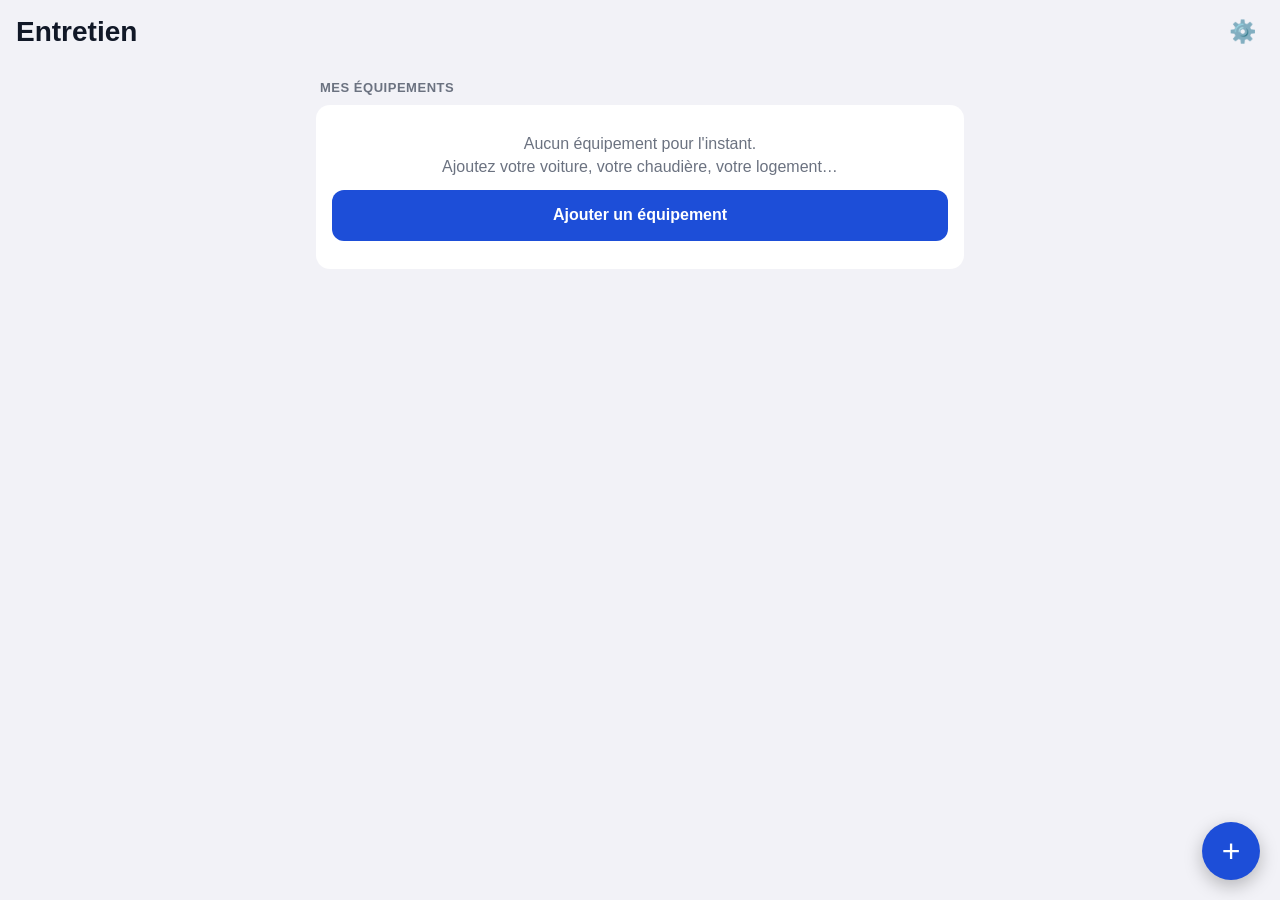
==== carnet-entretien/index.html @ ccb6f5bd "Carnet d'entretien : web app installable sur iPhone (PWA) Application hors ligne en une page : équip" ====
<!doctype html>
<html lang="fr">
<head>
<meta charset="utf-8">
<meta name="viewport" content="width=device-width, initial-scale=1, viewport-fit=cover">
<title>Carnet d'entretien</title>
<meta name="description" content="Suivi simple des entretiens de vos véhicules, logement et équipements.">
<meta name="theme-color" content="#1d4ed8">
<meta name="apple-mobile-web-app-capable" content="yes">
<meta name="mobile-web-app-capable" content="yes">
<meta name="apple-mobile-web-app-status-bar-style" content="default">
<meta name="apple-mobile-web-app-title" content="Entretien">
<link rel="manifest" href="manifest.webmanifest">
<link rel="apple-touch-icon" href="icons/apple-touch-icon.png">
<link rel="icon" href="icons/icon-192.png">
<style>
  :root {
    --bg: #f2f2f7; --card: #ffffff; --text: #111827; --muted: #6b7280; --line: #e5e7eb;
    --accent: #1d4ed8; --accent-soft: #dbeafe; --danger: #dc2626; --danger-soft: #fee2e2;
    --warn: #b45309; --warn-soft: #fef3c7; --ok: #15803d; --ok-soft: #dcfce7;
  }
  @media (prefers-color-scheme: dark) {
    :root {
      --bg: #000000; --card: #1c1c1e; --text: #f3f4f6; --muted: #9ca3af; --line: #2c2c2e;
      --accent: #60a5fa; --accent-soft: #1e3a8a; --danger: #f87171; --danger-soft: #450a0a;
      --warn: #fbbf24; --warn-soft: #451a03; --ok: #4ade80; --ok-soft: #052e16;
    }
  }
  * { box-sizing: border-box; -webkit-tap-highlight-color: transparent; }
  html, body { margin: 0; background: var(--bg); color: var(--text);
    font: 16px/1.4 -apple-system, BlinkMacSystemFont, "Segoe UI", Roboto, sans-serif; }
  body { padding: env(safe-area-inset-top) 0 calc(80px + env(safe-area-inset-bottom)); min-height: 100vh; }
  header { position: sticky; top: 0; z-index: 5; background: var(--bg); padding: 12px 16px 8px;
    display: flex; align-items: center; gap: 8px; }
  header h1 { font-size: 28px; margin: 0; flex: 1; overflow: hidden; text-overflow: ellipsis; white-space: nowrap; }
  .back { background: none; border: 0; color: var(--accent); font-size: 17px; padding: 6px 0; cursor: pointer; }
  .icon-btn { background: none; border: 0; color: var(--accent); font-size: 22px; padding: 6px 8px; cursor: pointer; }
  main { padding: 0 16px; max-width: 680px; margin: 0 auto; }
  h2 { font-size: 13px; text-transform: uppercase; letter-spacing: .04em; color: var(--muted);
    font-weight: 600; margin: 20px 4px 8px; }
  .card { background: var(--card); border-radius: 14px; overflow: hidden; }
  .row { display: flex; align-items: center; gap: 12px; padding: 12px 14px; border-bottom: 1px solid var(--line);
    cursor: pointer; width: 100%; background: none; border-left: 0; border-right: 0; border-top: 0;
    color: inherit; font: inherit; text-align: left; }
  .row:last-child { border-bottom: 0; }
  .row .emoji { font-size: 26px; width: 36px; text-align: center; flex: none; }
  .row .body { flex: 1; min-width: 0; }
  .row .title { font-weight: 600; overflow: hidden; text-overflow: ellipsis; white-space: nowrap; }
  .row .sub { color: var(--muted); font-size: 14px; }
  .row .right { text-align: right; font-size: 14px; color: var(--muted); flex: none; }
  .chev { color: var(--muted); flex: none; }
  .pill { display: inline-block; font-size: 12px; font-weight: 600; padding: 2px 8px; border-radius: 99px; }
  .pill.late { background: var(--danger-soft); color: var(--danger); }
  .pill.soon { background: var(--warn-soft); color: var(--warn); }
  .pill.ok { background: var(--ok-soft); color: var(--ok); }
  .empty { text-align: center; color: var(--muted); padding: 28px 16px; }
  .stats { display: grid; grid-template-columns: 1fr 1fr; gap: 10px; }
  .stat { background: var(--card); border-radius: 14px; padding: 12px 14px; }
  .stat b { display: block; font-size: 22px; }
  .stat span { color: var(--muted); font-size: 13px; }
  .fab { position: fixed; right: 20px; bottom: calc(20px + env(safe-area-inset-bottom)); width: 58px; height: 58px;
    border-radius: 50%; background: var(--accent); color: #fff; border: 0; font-size: 32px; line-height: 1;
    box-shadow: 0 6px 18px rgba(0,0,0,.25); cursor: pointer; }
  @media (prefers-color-scheme: dark) { .fab { color: #000; } }
  .search { width: 100%; padding: 10px 12px; border-radius: 10px; border: 0; background: var(--card);
    color: var(--text); font-size: 16px; margin-top: 4px; }

  /* Feuille modale */
  .sheet-bg { position: fixed; inset: 0; background: rgba(0,0,0,.4); z-index: 20; display: none; }
  .sheet-bg.open { display: block; }
  .sheet { position: fixed; left: 0; right: 0; bottom: 0; z-index: 21; background: var(--bg);
    border-radius: 16px 16px 0 0; max-height: 92vh; overflow-y: auto; transform: translateY(100%);
    transition: transform .25s ease; padding-bottom: env(safe-area-inset-bottom); max-width: 680px; margin: 0 auto; }
  .sheet.open { transform: none; }
  .sheet-head { display: flex; align-items: center; justify-content: space-between; padding: 14px 16px;
    position: sticky; top: 0; background: var(--bg); z-index: 1; }
  .sheet-head b { font-size: 17px; }
  .sheet-head button { background: none; border: 0; color: var(--accent); font-size: 17px; cursor: pointer; padding: 4px; }
  .sheet-head .save { font-weight: 700; }
  form { padding: 0 16px 24px; }
  label { display: block; font-size: 13px; color: var(--muted); margin: 14px 4px 6px; }
  input, select, textarea { width: 100%; padding: 12px; border: 0; border-radius: 10px; background: var(--card);
    color: var(--text); font: inherit; font-size: 16px; -webkit-appearance: none; appearance: none; }
  input[type="date"] { min-height: 46px; }
  textarea { min-height: 80px; resize: vertical; }
  .grid2 { display: grid; grid-template-columns: 1fr 1fr; gap: 10px; }
  .hint { font-size: 13px; color: var(--muted); margin: 6px 4px 0; }
  .chips { display: flex; flex-wrap: wrap; gap: 6px; margin-top: 8px; }
  .chip { background: var(--accent-soft); color: var(--accent); border: 0; border-radius: 99px; padding: 6px 10px;
    font-size: 14px; cursor: pointer; }
  .btn { display: block; width: 100%; padding: 14px; border-radius: 12px; border: 0; font: inherit;
    font-weight: 600; cursor: pointer; margin-top: 12px; background: var(--card); color: var(--accent); }
  .btn.danger { color: var(--danger); }
  .btn.primary { background: var(--accent); color: #fff; }
  @media (prefers-color-scheme: dark) { .btn.primary { color: #000; } }
  .toast { position: fixed; left: 50%; bottom: calc(96px + env(safe-area-inset-bottom)); transform: translateX(-50%);
    background: #111827; color: #fff; padding: 10px 16px; border-radius: 99px; font-size: 14px; z-index: 30;
    opacity: 0; transition: opacity .2s; pointer-events: none; }
  .toast.show { opacity: .95; }
  .notes { white-space: pre-wrap; }
  .install { background: var(--accent-soft); color: var(--text); border-radius: 14px; padding: 12px 14px;
    margin-top: 12px; font-size: 14px; display: none; }
  .install.show { display: block; }
  .install button { float: right; background: none; border: 0; color: var(--muted); font-size: 18px; cursor: pointer; }
</style>
</head>
<body>
<header id="hdr"></header>
<main id="app"></main>
<button class="fab" id="fab" aria-label="Ajouter">+</button>

<div class="sheet-bg" id="sheetBg"></div>
<div class="sheet" id="sheet" role="dialog" aria-modal="true"></div>
<div class="toast" id="toast"></div>
<input type="file" id="importFile" accept="application/json,.json" hidden>

<script>
'use strict';
const KEY = 'carnet-entretien-v1';
const KINDS = {
  voiture: { e: '🚗', label: 'Voiture', km: true },
  moto: { e: '🏍️', label: 'Moto / scooter', km: true },
  velo: { e: '🚲', label: 'Vélo', km: true },
  maison: { e: '🏠', label: 'Logement', km: false },
  chaudiere: { e: '🔥', label: 'Chaudière / chauffage', km: false },
  appareil: { e: '🔧', label: 'Appareil / équipement', km: false },
  autre: { e: '📦', label: 'Autre', km: false },
};
const SUGGEST = {
  voiture: ['Vidange', 'Révision', 'Pneus', 'Freins', 'Contrôle technique', 'Courroie de distribution', 'Batterie', 'Climatisation'],
  moto: ['Vidange', 'Révision', 'Pneus', 'Freins', 'Chaîne', 'Bougies', 'Batterie'],
  velo: ['Révision', 'Chaîne', 'Freins', 'Pneus', 'Dérailleur'],
  maison: ['Ramonage', 'Détecteur de fumée', 'VMC', 'Toiture / gouttières', 'Ballon d\'eau chaude', 'Climatisation'],
  chaudiere: ['Entretien annuel', 'Ramonage', 'Dépannage', 'Remplacement pièce'],
  appareil: ['Entretien', 'Nettoyage', 'Réparation', 'Remplacement filtre'],
  autre: ['Entretien', 'Réparation', 'Contrôle'],
};

/* ---------- Données ---------- */
let db = load();
function load() {
  try {
    const d = JSON.parse(localStorage.getItem(KEY));
    if (d && Array.isArray(d.items) && Array.isArray(d.entries)) return d;
  } catch (e) {}
  return { items: [], entries: [] };
}
function save() {
  try { localStorage.setItem(KEY, JSON.stringify(db)); }
  catch (e) { toast('⚠️ Enregistrement impossible'); }
}
const uid = () => Date.now().toString(36) + Math.random().toString(36).slice(2, 7);
const itemById = id => db.items.find(i => i.id === id);
const entriesOf = id => db.entries.filter(e => e.itemId === id).sort((a, b) => (b.date || '').localeCompare(a.date || ''));

/* ---------- Utilitaires ---------- */
const $ = s => document.querySelector(s);
const esc = s => String(s ?? '').replace(/[&<>"']/g, c => ({ '&': '&amp;', '<': '&lt;', '>': '&gt;', '"': '&quot;', "'": '&#39;' }[c]));
const today = () => new Date().toISOString().slice(0, 10);
const fmtDate = d => d ? new Date(d + 'T12:00:00').toLocaleDateString('fr-FR', { day: 'numeric', month: 'short', year: 'numeric' }) : '';
const fmtEur = n => (Number(n) || 0).toLocaleString('fr-FR', { style: 'currency', currency: 'EUR' });
const fmtKm = n => (Number(n) || 0).toLocaleString('fr-FR') + ' km';
const num = v => v === '' || v == null ? null : Number(String(v).replace(',', '.').replace(/\s/g, ''));
const daysUntil = d => Math.round((new Date(d + 'T12:00:00') - new Date(today() + 'T12:00:00')) / 86400000);
function addMonths(dateStr, m) {
  const d = new Date((dateStr || today()) + 'T12:00:00');
  d.setMonth(d.getMonth() + m);
  return d.toISOString().slice(0, 10);
}
let toastT;
function toast(msg) {
  const t = $('#toast'); t.textContent = msg; t.classList.add('show');
  clearTimeout(toastT); toastT = setTimeout(() => t.classList.remove('show'), 2000);
}

/* ---------- Rappels ---------- */
// Pour chaque équipement + type d'intervention, seule la dernière intervention compte.
function reminders(itemId) {
  const latest = new Map();
  for (const e of db.entries) {
    if (itemId && e.itemId !== itemId) continue;
    const k = e.itemId + '|' + e.title.trim().toLowerCase();
    const cur = latest.get(k);
    if (!cur || (e.date || '') > (cur.date || '')) latest.set(k, e);
  }
  const out = [];
  for (const e of latest.values()) {
    if (!e.nextDate && e.nextKm == null) continue;
    const item = itemById(e.itemId); if (!item) continue;
    let status = 'ok', parts = [];
    if (e.nextDate) {
      const d = daysUntil(e.nextDate);
      if (d < 0) status = 'late'; else if (d <= 30) status = 'soon';
      parts.push(d < 0 ? `en retard de ${-d} j` : d === 0 ? "aujourd'hui" : `dans ${d} j · ${fmtDate(e.nextDate)}`);
    }
    if (e.nextKm != null && item.km != null) {
      const left = e.nextKm - item.km;
      if (left <= 0) status = 'late'; else if (left <= 1000 && status !== 'late') status = 'soon';
      parts.push(left <= 0 ? `dépassé de ${fmtKm(-left)}` : `encore ${fmtKm(left)}`);
    } else if (e.nextKm != null) parts.push(`à ${fmtKm(e.nextKm)}`);
    out.push({ entry: e, item, status, text: parts.join(' · '),
      sort: status === 'late' ? 0 : status === 'soon' ? 1 : 2, when: e.nextDate || '9999' });
  }
  return out.sort((a, b) => a.sort - b.sort || a.when.localeCompare(b.when));
}
const pill = s => `<span class="pill ${s}">${s === 'late' ? 'En retard' : s === 'soon' ? 'Bientôt' : 'À venir'}</span>`;

/* ---------- Navigation ---------- */
let view = { name: 'home' };
function go(v) { view = v; render(); window.scrollTo(0, 0); }

function render() {
  if (view.name === 'item' && !itemById(view.id)) view = { name: 'home' };
  if (view.name === 'home') renderHome();
  else if (view.name === 'item') renderItem(view.id);
  else if (view.name === 'settings') renderSettings();
}

function renderHome() {
  $('#hdr').innerHTML = `<h1>Entretien</h1><button class="icon-btn" id="setBtn" aria-label="Réglages">⚙️</button>`;
  $('#setBtn').onclick = () => go({ name: 'settings' });
  $('#fab').style.display = '';
  $('#fab').onclick = () => db.items.length ? openEntryForm({}) : openItemForm();

  const rem = reminders().filter(r => r.status !== 'ok');
  let h = '';
  const isIos = /iphone|ipad|ipod/i.test(navigator.userAgent);
  const standalone = window.navigator.standalone || matchMedia('(display-mode: standalone)').matches;
  let hideInstall = false; try { hideInstall = localStorage.getItem('hideInstall') === '1'; } catch (e) {}
  if (isIos && !standalone && !hideInstall) {
    h += `<div class="install show"><button id="closeInstall" aria-label="Fermer">✕</button>
      <b>Installer sur l'iPhone :</b> touchez <b>Partager</b> <span aria-hidden="true">⬆️</span> puis
      <b>« Sur l'écran d'accueil »</b>.</div>`;
  }
  if (rem.length) {
    h += `<h2>À faire</h2><div class="card">` + rem.map(r => `
      <button class="row" data-item="${r.item.id}">
        <div class="emoji">${KINDS[r.item.kind]?.e || '📦'}</div>
        <div class="body"><div class="title">${esc(r.entry.title)} — ${esc(r.item.name)}</div>
        <div class="sub">${esc(r.text)}</div></div>${pill(r.status)}</button>`).join('') + `</div>`;
  }
  h += `<h2>Mes équipements</h2>`;
  if (!db.items.length) {
    h += `<div class="card"><div class="empty">Aucun équipement pour l'instant.<br>
      Ajoutez votre voiture, votre chaudière, votre logement…
      <button class="btn primary" id="firstItem">Ajouter un équipement</button></div></div>`;
  } else {
    h += `<div class="card">` + db.items.map(it => {
      const es = entriesOf(it.id), last = es[0];
      const r = reminders(it.id).find(x => x.status !== 'ok');
      return `<button class="row" data-item="${it.id}">
        <div class="emoji">${KINDS[it.kind]?.e || '📦'}</div>
        <div class="body"><div class="title">${esc(it.name)}</div>
        <div class="sub">${last ? 'Dernier : ' + esc(last.title) + ' · ' + fmtDate(last.date) : 'Aucune intervention'}</div></div>
        ${r ? pill(r.status) : ''}<span class="chev">›</span></button>`;
    }).join('') + `</div>
    <button class="btn" id="addItem">＋ Ajouter un équipement</button>`;
  }
  $('#app').innerHTML = h;
  $('#app').querySelectorAll('[data-item]').forEach(b => b.onclick = () => go({ name: 'item', id: b.dataset.item }));
  $('#firstItem') && ($('#firstItem').onclick = () => openItemForm());
  $('#addItem') && ($('#addItem').onclick = () => openItemForm());
  $('#closeInstall') && ($('#closeInstall').onclick = () => { try { localStorage.setItem('hideInstall', '1'); } catch (e) {} render(); });
}

function renderItem(id) {
  const it = itemById(id), k = KINDS[it.kind] || KINDS.autre;
  $('#hdr').innerHTML = `<button class="back" id="back">‹ Retour</button><h1></h1>
    <button class="icon-btn" id="editItem" aria-label="Modifier">✏️</button>`;
  $('#back').onclick = () => go({ name: 'home' });
  $('#editItem').onclick = () => openItemForm(it);
  $('#fab').style.display = '';
  $('#fab').onclick = () => openEntryForm({ itemId: id });

  const es = entriesOf(id);
  const year = new Date().getFullYear().toString();
  const total = es.reduce((s, e) => s + (Number(e.cost) || 0), 0);
  const totalYear = es.filter(e => (e.date || '').startsWith(year)).reduce((s, e) => s + (Number(e.cost) || 0), 0);
  let h = `<div style="display:flex;align-items:center;gap:12px;margin:4px 0 8px">
    <div style="font-size:44px">${k.e}</div><div><div style="font-size:24px;font-weight:700">${esc(it.name)}</div>
    <div class="sub" style="color:var(--muted)">${esc(k.label)}${it.info ? ' · ' + esc(it.info) : ''}</div></div></div>`;
  h += `<div class="stats">
    ${k.km ? `<button class="stat" id="kmBtn" style="border:0;text-align:left;font:inherit;color:inherit;cursor:pointer">
      <b>${it.km != null ? fmtKm(it.km) : '—'}</b><span>Kilométrage · toucher pour MAJ</span></button>`
      : `<div class="stat"><b>${es.length}</b><span>Intervention${es.length > 1 ? 's' : ''}</span></div>`}
    <div class="stat"><b>${fmtEur(totalYear)}</b><span>Dépensé en ${year}</span></div>
  </div>`;
  const rem = reminders(id);
  if (rem.length) {
    h += `<h2>Prochaines échéances</h2><div class="card">` + rem.map(r => `
      <button class="row" data-entry="${r.entry.id}"><div class="body"><div class="title">${esc(r.entry.title)}</div>
      <div class="sub">${esc(r.text)}</div></div>${pill(r.status)}</button>`).join('') + `</div>`;
  }
  h += `<h2>Historique${es.length ? ' · total ' + fmtEur(total) : ''}</h2>`;
  if (!es.length) h += `<div class="card"><div class="empty">Aucune intervention.<br>Touchez <b>+</b> pour en ajouter une.</div></div>`;
  else h += `<div class="card">` + es.map(e => `
    <button class="row" data-entry="${e.id}"><div class="body">
      <div class="title">${esc(e.title)}</div>
      <div class="sub">${fmtDate(e.date)}${e.km != null ? ' · ' + fmtKm(e.km) : ''}${e.provider ? ' · ' + esc(e.provider) : ''}</div>
      ${e.notes ? `<div class="sub notes">${esc(e.notes)}</div>` : ''}
    </div><div class="right">${e.cost ? fmtEur(e.cost) : ''}</div></button>`).join('') + `</div>`;
  $('#app').innerHTML = h;
  $('#app').querySelectorAll('[data-entry]').forEach(b => b.onclick = () => openEntryForm(db.entries.find(e => e.id === b.dataset.entry)));
  $('#kmBtn') && ($('#kmBtn').onclick = () => {
    const v = prompt('Kilométrage actuel', it.km ?? '');
    if (v === null) return;
    const n = num(v);
    if (n == null || isNaN(n)) return toast('Valeur invalide');
    it.km = n; save(); render(); toast('Kilométrage mis à jour');
  });
}

function renderSettings() {
  $('#hdr').innerHTML = `<button class="back" id="back">‹ Retour</button><h1></h1>`;
  $('#back').onclick = () => go({ name: 'home' });
  $('#fab').style.display = 'none';
  $('#app').innerHTML = `
    <h1 style="font-size:28px;margin:4px 0 0">Réglages</h1>
    <h2>Sauvegarde</h2>
    <div class="card" style="padding:14px">
      <div style="font-size:14px;color:var(--muted)">Vos données restent uniquement sur ce téléphone.
      Exportez régulièrement une sauvegarde (vers Fichiers, iCloud Drive, mail…) pour ne rien perdre.</div>
      <button class="btn primary" id="exp">Exporter une sauvegarde</button>
      <button class="btn" id="imp">Importer une sauvegarde</button>
    </div>
    <h2>Données</h2>
    <div class="card" style="padding:14px;font-size:14px;color:var(--muted)">
      ${db.items.length} équipement(s), ${db.entries.length} intervention(s).
      <button class="btn danger" id="wipe">Tout effacer</button>
    </div>
    <p class="hint" style="text-align:center;margin-top:24px">Carnet d'entretien · fonctionne hors ligne</p>`;
  $('#exp').onclick = exportData;
  $('#imp').onclick = () => $('#importFile').click();
  $('#wipe').onclick = () => {
    if (!confirm('Effacer tous les équipements et interventions ? Cette action est définitive.')) return;
    db = { items: [], entries: [] }; save(); go({ name: 'home' }); toast('Données effacées');
  };
}

/* ---------- Formulaires ---------- */
function openSheet(title, inner, onSave) {
  $('#sheet').innerHTML = `<div class="sheet-head"><button type="button" id="sCancel">Annuler</button>
    <b>${esc(title)}</b><button type="button" class="save" id="sSave">OK</button></div>${inner}`;
  $('#sheetBg').classList.add('open');
  requestAnimationFrame(() => $('#sheet').classList.add('open'));
  $('#sCancel').onclick = closeSheet;
  $('#sheetBg').onclick = closeSheet;
  const form = $('#sheet form');
  const submit = ev => { ev && ev.preventDefault(); if (onSave(form) !== false) closeSheet(); };
  $('#sSave').onclick = submit;
  form.onsubmit = submit;
}
function closeSheet() {
  $('#sheet').classList.remove('open'); $('#sheetBg').classList.remove('open');
  document.activeElement && document.activeElement.blur();
}

function openItemForm(it) {
  const isNew = !it; it = it || { kind: 'voiture' };
  const opts = Object.entries(KINDS).map(([k, v]) => `<option value="${k}" ${k === it.kind ? 'selected' : ''}>${v.e} ${v.label}</option>`).join('');
  openSheet(isNew ? 'Nouvel équipement' : 'Modifier', `<form autocomplete="off">
    <label for="fKind">Type</label><select id="fKind" name="kind">${opts}</select>
    <label for="fName">Nom</label><input id="fName" name="name" required placeholder="ex. Clio, Chaudière Vaillant…" value="${esc(it.name || '')}">
    <label for="fInfo">Infos (facultatif)</label><input id="fInfo" name="info" placeholder="Immatriculation, modèle, adresse…" value="${esc(it.info || '')}">
    <div id="kmWrap"><label for="fKm">Kilométrage actuel</label>
    <input id="fKm" name="km" inputmode="numeric" placeholder="ex. 85000" value="${it.km ?? ''}"></div>
    ${isNew ? '' : '<button type="button" class="btn danger" id="delItem">Supprimer cet équipement</button>'}
    <button type="submit" hidden></button></form>`, f => {
    const name = f.name.value.trim();
    if (!name) { toast('Indiquez un nom'); f.name.focus(); return false; }
    const data = { kind: f.kind.value, name, info: f.info.value.trim(), km: KINDS[f.kind.value].km ? num(f.km.value) : null };
    if (data.km != null && isNaN(data.km)) data.km = null;
    if (isNew) { const n = { id: uid(), ...data }; db.items.push(n); save(); go({ name: 'item', id: n.id }); }
    else { Object.assign(it, data); save(); render(); }
    toast('Enregistré');
  });
  const syncKm = () => $('#kmWrap').style.display = KINDS[$('#fKind').value].km ? '' : 'none';
  $('#fKind').onchange = syncKm; syncKm();
  $('#delItem') && ($('#delItem').onclick = () => {
    if (!confirm(`Supprimer « ${it.name} » et tout son historique ?`)) return;
    db.items = db.items.filter(i => i.id !== it.id);
    db.entries = db.entries.filter(e => e.itemId !== it.id);
    save(); closeSheet(); go({ name: 'home' }); toast('Supprimé');
  });
}

function openEntryForm(e) {
  const isNew = !e.id;
  e = { date: today(), ...e };
  if (!e.itemId) e.itemId = db.items[0].id;
  const itemOpts = db.items.map(i => `<option value="${i.id}" ${i.id === e.itemId ? 'selected' : ''}>${KINDS[i.kind]?.e || ''} ${esc(i.name)}</option>`).join('');
  openSheet(isNew ? 'Nouvelle intervention' : 'Intervention', `<form autocomplete="off">
    <label for="fItem">Équipement</label><select id="fItem" name="itemId">${itemOpts}</select>
    <label for="fTitle">Intervention</label><input id="fTitle" name="title" required placeholder="ex. Vidange" value="${esc(e.title || '')}">
    <div class="chips" id="chips"></div>
    <div class="grid2">
      <div><label for="fDate">Date</label><input id="fDate" type="date" name="date" value="${esc(e.date)}"></div>
      <div><label for="fCost">Coût (€)</label><input id="fCost" name="cost" inputmode="decimal" placeholder="0" value="${e.cost ?? ''}"></div>
    </div>
    <div id="eKmWrap"><label for="fEKm">Kilométrage</label><input id="fEKm" name="km" inputmode="numeric" value="${e.km ?? ''}"></div>
    <label for="fProv">Garage / prestataire</label><input id="fProv" name="provider" value="${esc(e.provider || '')}">
    <label for="fNotes">Notes</label><textarea id="fNotes" name="notes" placeholder="Pièces changées, n° de facture…">${esc(e.notes || '')}</textarea>
    <h2 style="margin-left:4px">Prochain entretien</h2>
    <div class="grid2">
      <div><label for="fNDate">Date</label><input id="fNDate" type="date" name="nextDate" value="${esc(e.nextDate || '')}"></div>
      <div id="nKmWrap"><label for="fNKm">Ou à (km)</label><input id="fNKm" name="nextKm" inputmode="numeric" value="${e.nextKm ?? ''}"></div>
    </div>
    <div class="chips"><button type="button" class="chip" data-m="6">+6 mois</button>
      <button type="button" class="chip" data-m="12">+1 an</button><button type="button" class="chip" data-m="24">+2 ans</button>
      <button type="button" class="chip" data-m="0">Aucun</button></div>
    ${isNew ? '' : '<button type="button" class="btn danger" id="delEntry">Supprimer</button>'}
    <button type="submit" hidden></button></form>`, f => {
    const title = f.title.value.trim();
    if (!title) { toast("Indiquez l'intervention"); f.title.focus(); return false; }
    const item = itemById(f.itemId.value), hasKm = KINDS[item.kind]?.km;
    const clean = v => { const n = num(v); return n == null || isNaN(n) ? null : n; };
    const data = { itemId: item.id, title, date: f.date.value || today(), cost: clean(f.cost.value),
      km: hasKm ? clean(f.km.value) : null, provider: f.provider.value.trim(), notes: f.notes.value.trim(),
      nextDate: f.nextDate.value || null, nextKm: hasKm ? clean(f.nextKm.value) : null };
    if (isNew) db.entries.push({ id: uid(), ...data });
    else Object.assign(db.entries.find(x => x.id === e.id), data);
    if (data.km != null && (item.km == null || data.km > item.km)) item.km = data.km;
    save();
    if (view.name === 'item' && view.id !== item.id) view = { name: 'item', id: item.id };
    render(); toast('Enregistré');
  });
  const syncKind = () => {
    const it = itemById($('#fItem').value), k = it.kind;
    const hasKm = KINDS[k]?.km;
    $('#eKmWrap').style.display = $('#nKmWrap').style.display = hasKm ? '' : 'none';
    if (hasKm && isNew && !$('#fEKm').value && it.km != null) $('#fEKm').placeholder = String(it.km);
    $('#chips').innerHTML = (SUGGEST[k] || SUGGEST.autre).map(s => `<button type="button" class="chip">${esc(s)}</button>`).join('');
    $('#chips').querySelectorAll('.chip').forEach(c => c.onclick = () => { $('#fTitle').value = c.textContent; });
  };
  $('#fItem').onchange = syncKind; syncKind();
  $('#sheet').querySelectorAll('[data-m]').forEach(c => c.onclick = () => {
    const m = Number(c.dataset.m);
    $('#fNDate').value = m ? addMonths($('#fDate').value, m) : '';
    if (!m) $('#fNKm').value = '';
  });
  $('#delEntry') && ($('#delEntry').onclick = () => {
    if (!confirm('Supprimer cette intervention ?')) return;
    db.entries = db.entries.filter(x => x.id !== e.id);
    save(); closeSheet(); render(); toast('Supprimé');
  });
}

/* ---------- Sauvegarde / restauration ---------- */
async function exportData() {
  const json = JSON.stringify({ app: 'carnet-entretien', version: 1, exportedAt: new Date().toISOString(), ...db }, null, 2);
  const name = `carnet-entretien-${today()}.json`;
  const file = new File([json], name, { type: 'application/json' });
  if (navigator.canShare && navigator.canShare({ files: [file] })) {
    try { await navigator.share({ files: [file], title: name }); return; }
    catch (err) { if (err.name === 'AbortError') return; }
  }
  const a = document.createElement('a');
  a.href = URL.createObjectURL(file); a.download = name; a.click();
  setTimeout(() => URL.revokeObjectURL(a.href), 2000);
}
$('#importFile').onchange = async ev => {
  const f = ev.target.files[0]; ev.target.value = '';
  if (!f) return;
  try {
    const d = JSON.parse(await f.text());
    if (!Array.isArray(d.items) || !Array.isArray(d.entries)) throw new Error();
    if (!confirm(`Remplacer les données actuelles par cette sauvegarde (${d.items.length} équipement(s), ${d.entries.length} intervention(s)) ?`)) return;
    db = { items: d.items, entries: d.entries }; save(); go({ name: 'home' }); toast('Sauvegarde importée');
  } catch (e) { toast('Fichier invalide'); }
};

/* ---------- Démarrage ---------- */
render();
if ('serviceWorker' in navigator) navigator.serviceWorker.register('sw.js').catch(() => {});
if (navigator.storage && navigator.storage.persist) navigator.storage.persist().catch(() => {});
</script>
</body>
</html>
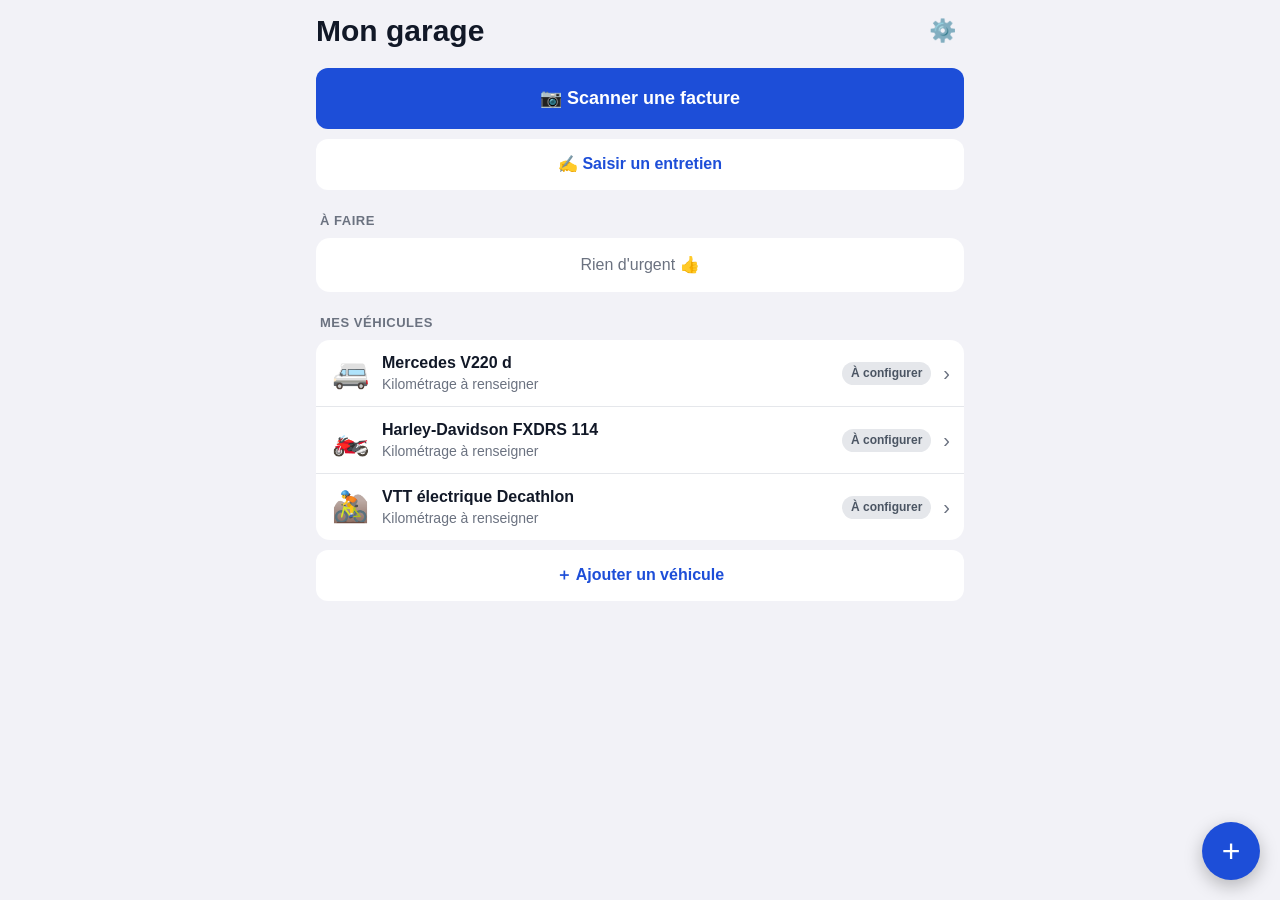
==== commit 04773f08: "Mon garage : appli d'entretien des véhicules avec scan de factures Réécriture complète : V220 d, Har" ====
--- a/carnet-entretien/index.html
+++ b/carnet-entretien/index.html
@@ -3,106 +3,18 @@
 <head>
 <meta charset="utf-8">
 <meta name="viewport" content="width=device-width, initial-scale=1, viewport-fit=cover">
-<title>Carnet d'entretien</title>
-<meta name="description" content="Suivi simple des entretiens de vos véhicules, logement et équipements.">
-<meta name="theme-color" content="#1d4ed8">
+<title>Mon garage</title>
+<meta name="description" content="Carnet d'entretien de mes véhicules : échéances, factures scannées, historique.">
+<meta name="theme-color" content="#f2f2f7" media="(prefers-color-scheme: light)">
+<meta name="theme-color" content="#000000" media="(prefers-color-scheme: dark)">
 <meta name="apple-mobile-web-app-capable" content="yes">
 <meta name="mobile-web-app-capable" content="yes">
 <meta name="apple-mobile-web-app-status-bar-style" content="default">
-<meta name="apple-mobile-web-app-title" content="Entretien">
+<meta name="apple-mobile-web-app-title" content="Garage">
 <link rel="manifest" href="manifest.webmanifest">
 <link rel="apple-touch-icon" href="icons/apple-touch-icon.png">
 <link rel="icon" href="icons/icon-192.png">
-<style>
-  :root {
-    --bg: #f2f2f7; --card: #ffffff; --text: #111827; --muted: #6b7280; --line: #e5e7eb;
-    --accent: #1d4ed8; --accent-soft: #dbeafe; --danger: #dc2626; --danger-soft: #fee2e2;
-    --warn: #b45309; --warn-soft: #fef3c7; --ok: #15803d; --ok-soft: #dcfce7;
-  }
-  @media (prefers-color-scheme: dark) {
-    :root {
-      --bg: #000000; --card: #1c1c1e; --text: #f3f4f6; --muted: #9ca3af; --line: #2c2c2e;
-      --accent: #60a5fa; --accent-soft: #1e3a8a; --danger: #f87171; --danger-soft: #450a0a;
-      --warn: #fbbf24; --warn-soft: #451a03; --ok: #4ade80; --ok-soft: #052e16;
-    }
-  }
-  * { box-sizing: border-box; -webkit-tap-highlight-color: transparent; }
-  html, body { margin: 0; background: var(--bg); color: var(--text);
-    font: 16px/1.4 -apple-system, BlinkMacSystemFont, "Segoe UI", Roboto, sans-serif; }
-  body { padding: env(safe-area-inset-top) 0 calc(80px + env(safe-area-inset-bottom)); min-height: 100vh; }
-  header { position: sticky; top: 0; z-index: 5; background: var(--bg); padding: 12px 16px 8px;
-    display: flex; align-items: center; gap: 8px; }
-  header h1 { font-size: 28px; margin: 0; flex: 1; overflow: hidden; text-overflow: ellipsis; white-space: nowrap; }
-  .back { background: none; border: 0; color: var(--accent); font-size: 17px; padding: 6px 0; cursor: pointer; }
-  .icon-btn { background: none; border: 0; color: var(--accent); font-size: 22px; padding: 6px 8px; cursor: pointer; }
-  main { padding: 0 16px; max-width: 680px; margin: 0 auto; }
-  h2 { font-size: 13px; text-transform: uppercase; letter-spacing: .04em; color: var(--muted);
-    font-weight: 600; margin: 20px 4px 8px; }
-  .card { background: var(--card); border-radius: 14px; overflow: hidden; }
-  .row { display: flex; align-items: center; gap: 12px; padding: 12px 14px; border-bottom: 1px solid var(--line);
-    cursor: pointer; width: 100%; background: none; border-left: 0; border-right: 0; border-top: 0;
-    color: inherit; font: inherit; text-align: left; }
-  .row:last-child { border-bottom: 0; }
-  .row .emoji { font-size: 26px; width: 36px; text-align: center; flex: none; }
-  .row .body { flex: 1; min-width: 0; }
-  .row .title { font-weight: 600; overflow: hidden; text-overflow: ellipsis; white-space: nowrap; }
-  .row .sub { color: var(--muted); font-size: 14px; }
-  .row .right { text-align: right; font-size: 14px; color: var(--muted); flex: none; }
-  .chev { color: var(--muted); flex: none; }
-  .pill { display: inline-block; font-size: 12px; font-weight: 600; padding: 2px 8px; border-radius: 99px; }
-  .pill.late { background: var(--danger-soft); color: var(--danger); }
-  .pill.soon { background: var(--warn-soft); color: var(--warn); }
-  .pill.ok { background: var(--ok-soft); color: var(--ok); }
-  .empty { text-align: center; color: var(--muted); padding: 28px 16px; }
-  .stats { display: grid; grid-template-columns: 1fr 1fr; gap: 10px; }
-  .stat { background: var(--card); border-radius: 14px; padding: 12px 14px; }
-  .stat b { display: block; font-size: 22px; }
-  .stat span { color: var(--muted); font-size: 13px; }
-  .fab { position: fixed; right: 20px; bottom: calc(20px + env(safe-area-inset-bottom)); width: 58px; height: 58px;
-    border-radius: 50%; background: var(--accent); color: #fff; border: 0; font-size: 32px; line-height: 1;
-    box-shadow: 0 6px 18px rgba(0,0,0,.25); cursor: pointer; }
-  @media (prefers-color-scheme: dark) { .fab { color: #000; } }
-  .search { width: 100%; padding: 10px 12px; border-radius: 10px; border: 0; background: var(--card);
-    color: var(--text); font-size: 16px; margin-top: 4px; }
-
-  /* Feuille modale */
-  .sheet-bg { position: fixed; inset: 0; background: rgba(0,0,0,.4); z-index: 20; display: none; }
-  .sheet-bg.open { display: block; }
-  .sheet { position: fixed; left: 0; right: 0; bottom: 0; z-index: 21; background: var(--bg);
-    border-radius: 16px 16px 0 0; max-height: 92vh; overflow-y: auto; transform: translateY(100%);
-    transition: transform .25s ease; padding-bottom: env(safe-area-inset-bottom); max-width: 680px; margin: 0 auto; }
-  .sheet.open { transform: none; }
-  .sheet-head { display: flex; align-items: center; justify-content: space-between; padding: 14px 16px;
-    position: sticky; top: 0; background: var(--bg); z-index: 1; }
-  .sheet-head b { font-size: 17px; }
-  .sheet-head button { background: none; border: 0; color: var(--accent); font-size: 17px; cursor: pointer; padding: 4px; }
-  .sheet-head .save { font-weight: 700; }
-  form { padding: 0 16px 24px; }
-  label { display: block; font-size: 13px; color: var(--muted); margin: 14px 4px 6px; }
-  input, select, textarea { width: 100%; padding: 12px; border: 0; border-radius: 10px; background: var(--card);
-    color: var(--text); font: inherit; font-size: 16px; -webkit-appearance: none; appearance: none; }
-  input[type="date"] { min-height: 46px; }
-  textarea { min-height: 80px; resize: vertical; }
-  .grid2 { display: grid; grid-template-columns: 1fr 1fr; gap: 10px; }
-  .hint { font-size: 13px; color: var(--muted); margin: 6px 4px 0; }
-  .chips { display: flex; flex-wrap: wrap; gap: 6px; margin-top: 8px; }
-  .chip { background: var(--accent-soft); color: var(--accent); border: 0; border-radius: 99px; padding: 6px 10px;
-    font-size: 14px; cursor: pointer; }
-  .btn { display: block; width: 100%; padding: 14px; border-radius: 12px; border: 0; font: inherit;
-    font-weight: 600; cursor: pointer; margin-top: 12px; background: var(--card); color: var(--accent); }
-  .btn.danger { color: var(--danger); }
-  .btn.primary { background: var(--accent); color: #fff; }
-  @media (prefers-color-scheme: dark) { .btn.primary { color: #000; } }
-  .toast { position: fixed; left: 50%; bottom: calc(96px + env(safe-area-inset-bottom)); transform: translateX(-50%);
-    background: #111827; color: #fff; padding: 10px 16px; border-radius: 99px; font-size: 14px; z-index: 30;
-    opacity: 0; transition: opacity .2s; pointer-events: none; }
-  .toast.show { opacity: .95; }
-  .notes { white-space: pre-wrap; }
-  .install { background: var(--accent-soft); color: var(--text); border-radius: 14px; padding: 12px 14px;
-    margin-top: 12px; font-size: 14px; display: none; }
-  .install.show { display: block; }
-  .install button { float: right; background: none; border: 0; color: var(--muted); font-size: 18px; cursor: pointer; }
-</style>
+<link rel="stylesheet" href="style.css">
 </head>
 <body>
 <header id="hdr"></header>
@@ -111,368 +23,11 @@
 
 <div class="sheet-bg" id="sheetBg"></div>
 <div class="sheet" id="sheet" role="dialog" aria-modal="true"></div>
-<div class="toast" id="toast"></div>
+<div class="busy" id="busy"><div><div class="spinner"></div><span></span></div></div>
+<div class="toast" id="toast" role="status"></div>
+<input type="file" id="scanFile" accept="image/*,application/pdf" hidden>
 <input type="file" id="importFile" accept="application/json,.json" hidden>
-
-<script>
-'use strict';
-const KEY = 'carnet-entretien-v1';
-const KINDS = {
-  voiture: { e: '🚗', label: 'Voiture', km: true },
-  moto: { e: '🏍️', label: 'Moto / scooter', km: true },
-  velo: { e: '🚲', label: 'Vélo', km: true },
-  maison: { e: '🏠', label: 'Logement', km: false },
-  chaudiere: { e: '🔥', label: 'Chaudière / chauffage', km: false },
-  appareil: { e: '🔧', label: 'Appareil / équipement', km: false },
-  autre: { e: '📦', label: 'Autre', km: false },
-};
-const SUGGEST = {
-  voiture: ['Vidange', 'Révision', 'Pneus', 'Freins', 'Contrôle technique', 'Courroie de distribution', 'Batterie', 'Climatisation'],
-  moto: ['Vidange', 'Révision', 'Pneus', 'Freins', 'Chaîne', 'Bougies', 'Batterie'],
-  velo: ['Révision', 'Chaîne', 'Freins', 'Pneus', 'Dérailleur'],
-  maison: ['Ramonage', 'Détecteur de fumée', 'VMC', 'Toiture / gouttières', 'Ballon d\'eau chaude', 'Climatisation'],
-  chaudiere: ['Entretien annuel', 'Ramonage', 'Dépannage', 'Remplacement pièce'],
-  appareil: ['Entretien', 'Nettoyage', 'Réparation', 'Remplacement filtre'],
-  autre: ['Entretien', 'Réparation', 'Contrôle'],
-};
-
-/* ---------- Données ---------- */
-let db = load();
-function load() {
-  try {
-    const d = JSON.parse(localStorage.getItem(KEY));
-    if (d && Array.isArray(d.items) && Array.isArray(d.entries)) return d;
-  } catch (e) {}
-  return { items: [], entries: [] };
-}
-function save() {
-  try { localStorage.setItem(KEY, JSON.stringify(db)); }
-  catch (e) { toast('⚠️ Enregistrement impossible'); }
-}
-const uid = () => Date.now().toString(36) + Math.random().toString(36).slice(2, 7);
-const itemById = id => db.items.find(i => i.id === id);
-const entriesOf = id => db.entries.filter(e => e.itemId === id).sort((a, b) => (b.date || '').localeCompare(a.date || ''));
-
-/* ---------- Utilitaires ---------- */
-const $ = s => document.querySelector(s);
-const esc = s => String(s ?? '').replace(/[&<>"']/g, c => ({ '&': '&amp;', '<': '&lt;', '>': '&gt;', '"': '&quot;', "'": '&#39;' }[c]));
-const today = () => new Date().toISOString().slice(0, 10);
-const fmtDate = d => d ? new Date(d + 'T12:00:00').toLocaleDateString('fr-FR', { day: 'numeric', month: 'short', year: 'numeric' }) : '';
-const fmtEur = n => (Number(n) || 0).toLocaleString('fr-FR', { style: 'currency', currency: 'EUR' });
-const fmtKm = n => (Number(n) || 0).toLocaleString('fr-FR') + ' km';
-const num = v => v === '' || v == null ? null : Number(String(v).replace(',', '.').replace(/\s/g, ''));
-const daysUntil = d => Math.round((new Date(d + 'T12:00:00') - new Date(today() + 'T12:00:00')) / 86400000);
-function addMonths(dateStr, m) {
-  const d = new Date((dateStr || today()) + 'T12:00:00');
-  d.setMonth(d.getMonth() + m);
-  return d.toISOString().slice(0, 10);
-}
-let toastT;
-function toast(msg) {
-  const t = $('#toast'); t.textContent = msg; t.classList.add('show');
-  clearTimeout(toastT); toastT = setTimeout(() => t.classList.remove('show'), 2000);
-}
-
-/* ---------- Rappels ---------- */
-// Pour chaque équipement + type d'intervention, seule la dernière intervention compte.
-function reminders(itemId) {
-  const latest = new Map();
-  for (const e of db.entries) {
-    if (itemId && e.itemId !== itemId) continue;
-    const k = e.itemId + '|' + e.title.trim().toLowerCase();
-    const cur = latest.get(k);
-    if (!cur || (e.date || '') > (cur.date || '')) latest.set(k, e);
-  }
-  const out = [];
-  for (const e of latest.values()) {
-    if (!e.nextDate && e.nextKm == null) continue;
-    const item = itemById(e.itemId); if (!item) continue;
-    let status = 'ok', parts = [];
-    if (e.nextDate) {
-      const d = daysUntil(e.nextDate);
-      if (d < 0) status = 'late'; else if (d <= 30) status = 'soon';
-      parts.push(d < 0 ? `en retard de ${-d} j` : d === 0 ? "aujourd'hui" : `dans ${d} j · ${fmtDate(e.nextDate)}`);
-    }
-    if (e.nextKm != null && item.km != null) {
-      const left = e.nextKm - item.km;
-      if (left <= 0) status = 'late'; else if (left <= 1000 && status !== 'late') status = 'soon';
-      parts.push(left <= 0 ? `dépassé de ${fmtKm(-left)}` : `encore ${fmtKm(left)}`);
-    } else if (e.nextKm != null) parts.push(`à ${fmtKm(e.nextKm)}`);
-    out.push({ entry: e, item, status, text: parts.join(' · '),
-      sort: status === 'late' ? 0 : status === 'soon' ? 1 : 2, when: e.nextDate || '9999' });
-  }
-  return out.sort((a, b) => a.sort - b.sort || a.when.localeCompare(b.when));
-}
-const pill = s => `<span class="pill ${s}">${s === 'late' ? 'En retard' : s === 'soon' ? 'Bientôt' : 'À venir'}</span>`;
-
-/* ---------- Navigation ---------- */
-let view = { name: 'home' };
-function go(v) { view = v; render(); window.scrollTo(0, 0); }
-
-function render() {
-  if (view.name === 'item' && !itemById(view.id)) view = { name: 'home' };
-  if (view.name === 'home') renderHome();
-  else if (view.name === 'item') renderItem(view.id);
-  else if (view.name === 'settings') renderSettings();
-}
-
-function renderHome() {
-  $('#hdr').innerHTML = `<h1>Entretien</h1><button class="icon-btn" id="setBtn" aria-label="Réglages">⚙️</button>`;
-  $('#setBtn').onclick = () => go({ name: 'settings' });
-  $('#fab').style.display = '';
-  $('#fab').onclick = () => db.items.length ? openEntryForm({}) : openItemForm();
-
-  const rem = reminders().filter(r => r.status !== 'ok');
-  let h = '';
-  const isIos = /iphone|ipad|ipod/i.test(navigator.userAgent);
-  const standalone = window.navigator.standalone || matchMedia('(display-mode: standalone)').matches;
-  let hideInstall = false; try { hideInstall = localStorage.getItem('hideInstall') === '1'; } catch (e) {}
-  if (isIos && !standalone && !hideInstall) {
-    h += `<div class="install show"><button id="closeInstall" aria-label="Fermer">✕</button>
-      <b>Installer sur l'iPhone :</b> touchez <b>Partager</b> <span aria-hidden="true">⬆️</span> puis
-      <b>« Sur l'écran d'accueil »</b>.</div>`;
-  }
-  if (rem.length) {
-    h += `<h2>À faire</h2><div class="card">` + rem.map(r => `
-      <button class="row" data-item="${r.item.id}">
-        <div class="emoji">${KINDS[r.item.kind]?.e || '📦'}</div>
-        <div class="body"><div class="title">${esc(r.entry.title)} — ${esc(r.item.name)}</div>
-        <div class="sub">${esc(r.text)}</div></div>${pill(r.status)}</button>`).join('') + `</div>`;
-  }
-  h += `<h2>Mes équipements</h2>`;
-  if (!db.items.length) {
-    h += `<div class="card"><div class="empty">Aucun équipement pour l'instant.<br>
-      Ajoutez votre voiture, votre chaudière, votre logement…
-      <button class="btn primary" id="firstItem">Ajouter un équipement</button></div></div>`;
-  } else {
-    h += `<div class="card">` + db.items.map(it => {
-      const es = entriesOf(it.id), last = es[0];
-      const r = reminders(it.id).find(x => x.status !== 'ok');
-      return `<button class="row" data-item="${it.id}">
-        <div class="emoji">${KINDS[it.kind]?.e || '📦'}</div>
-        <div class="body"><div class="title">${esc(it.name)}</div>
-        <div class="sub">${last ? 'Dernier : ' + esc(last.title) + ' · ' + fmtDate(last.date) : 'Aucune intervention'}</div></div>
-        ${r ? pill(r.status) : ''}<span class="chev">›</span></button>`;
-    }).join('') + `</div>
-    <button class="btn" id="addItem">＋ Ajouter un équipement</button>`;
-  }
-  $('#app').innerHTML = h;
-  $('#app').querySelectorAll('[data-item]').forEach(b => b.onclick = () => go({ name: 'item', id: b.dataset.item }));
-  $('#firstItem') && ($('#firstItem').onclick = () => openItemForm());
-  $('#addItem') && ($('#addItem').onclick = () => openItemForm());
-  $('#closeInstall') && ($('#closeInstall').onclick = () => { try { localStorage.setItem('hideInstall', '1'); } catch (e) {} render(); });
-}
-
-function renderItem(id) {
-  const it = itemById(id), k = KINDS[it.kind] || KINDS.autre;
-  $('#hdr').innerHTML = `<button class="back" id="back">‹ Retour</button><h1></h1>
-    <button class="icon-btn" id="editItem" aria-label="Modifier">✏️</button>`;
-  $('#back').onclick = () => go({ name: 'home' });
-  $('#editItem').onclick = () => openItemForm(it);
-  $('#fab').style.display = '';
-  $('#fab').onclick = () => openEntryForm({ itemId: id });
-
-  const es = entriesOf(id);
-  const year = new Date().getFullYear().toString();
-  const total = es.reduce((s, e) => s + (Number(e.cost) || 0), 0);
-  const totalYear = es.filter(e => (e.date || '').startsWith(year)).reduce((s, e) => s + (Number(e.cost) || 0), 0);
-  let h = `<div style="display:flex;align-items:center;gap:12px;margin:4px 0 8px">
-    <div style="font-size:44px">${k.e}</div><div><div style="font-size:24px;font-weight:700">${esc(it.name)}</div>
-    <div class="sub" style="color:var(--muted)">${esc(k.label)}${it.info ? ' · ' + esc(it.info) : ''}</div></div></div>`;
-  h += `<div class="stats">
-    ${k.km ? `<button class="stat" id="kmBtn" style="border:0;text-align:left;font:inherit;color:inherit;cursor:pointer">
-      <b>${it.km != null ? fmtKm(it.km) : '—'}</b><span>Kilométrage · toucher pour MAJ</span></button>`
-      : `<div class="stat"><b>${es.length}</b><span>Intervention${es.length > 1 ? 's' : ''}</span></div>`}
-    <div class="stat"><b>${fmtEur(totalYear)}</b><span>Dépensé en ${year}</span></div>
-  </div>`;
-  const rem = reminders(id);
-  if (rem.length) {
-    h += `<h2>Prochaines échéances</h2><div class="card">` + rem.map(r => `
-      <button class="row" data-entry="${r.entry.id}"><div class="body"><div class="title">${esc(r.entry.title)}</div>
-      <div class="sub">${esc(r.text)}</div></div>${pill(r.status)}</button>`).join('') + `</div>`;
-  }
-  h += `<h2>Historique${es.length ? ' · total ' + fmtEur(total) : ''}</h2>`;
-  if (!es.length) h += `<div class="card"><div class="empty">Aucune intervention.<br>Touchez <b>+</b> pour en ajouter une.</div></div>`;
-  else h += `<div class="card">` + es.map(e => `
-    <button class="row" data-entry="${e.id}"><div class="body">
-      <div class="title">${esc(e.title)}</div>
-      <div class="sub">${fmtDate(e.date)}${e.km != null ? ' · ' + fmtKm(e.km) : ''}${e.provider ? ' · ' + esc(e.provider) : ''}</div>
-      ${e.notes ? `<div class="sub notes">${esc(e.notes)}</div>` : ''}
-    </div><div class="right">${e.cost ? fmtEur(e.cost) : ''}</div></button>`).join('') + `</div>`;
-  $('#app').innerHTML = h;
-  $('#app').querySelectorAll('[data-entry]').forEach(b => b.onclick = () => openEntryForm(db.entries.find(e => e.id === b.dataset.entry)));
-  $('#kmBtn') && ($('#kmBtn').onclick = () => {
-    const v = prompt('Kilométrage actuel', it.km ?? '');
-    if (v === null) return;
-    const n = num(v);
-    if (n == null || isNaN(n)) return toast('Valeur invalide');
-    it.km = n; save(); render(); toast('Kilométrage mis à jour');
-  });
-}
-
-function renderSettings() {
-  $('#hdr').innerHTML = `<button class="back" id="back">‹ Retour</button><h1></h1>`;
-  $('#back').onclick = () => go({ name: 'home' });
-  $('#fab').style.display = 'none';
-  $('#app').innerHTML = `
-    <h1 style="font-size:28px;margin:4px 0 0">Réglages</h1>
-    <h2>Sauvegarde</h2>
-    <div class="card" style="padding:14px">
-      <div style="font-size:14px;color:var(--muted)">Vos données restent uniquement sur ce téléphone.
-      Exportez régulièrement une sauvegarde (vers Fichiers, iCloud Drive, mail…) pour ne rien perdre.</div>
-      <button class="btn primary" id="exp">Exporter une sauvegarde</button>
-      <button class="btn" id="imp">Importer une sauvegarde</button>
-    </div>
-    <h2>Données</h2>
-    <div class="card" style="padding:14px;font-size:14px;color:var(--muted)">
-      ${db.items.length} équipement(s), ${db.entries.length} intervention(s).
-      <button class="btn danger" id="wipe">Tout effacer</button>
-    </div>
-    <p class="hint" style="text-align:center;margin-top:24px">Carnet d'entretien · fonctionne hors ligne</p>`;
-  $('#exp').onclick = exportData;
-  $('#imp').onclick = () => $('#importFile').click();
-  $('#wipe').onclick = () => {
-    if (!confirm('Effacer tous les équipements et interventions ? Cette action est définitive.')) return;
-    db = { items: [], entries: [] }; save(); go({ name: 'home' }); toast('Données effacées');
-  };
-}
-
-/* ---------- Formulaires ---------- */
-function openSheet(title, inner, onSave) {
-  $('#sheet').innerHTML = `<div class="sheet-head"><button type="button" id="sCancel">Annuler</button>
-    <b>${esc(title)}</b><button type="button" class="save" id="sSave">OK</button></div>${inner}`;
-  $('#sheetBg').classList.add('open');
-  requestAnimationFrame(() => $('#sheet').classList.add('open'));
-  $('#sCancel').onclick = closeSheet;
-  $('#sheetBg').onclick = closeSheet;
-  const form = $('#sheet form');
-  const submit = ev => { ev && ev.preventDefault(); if (onSave(form) !== false) closeSheet(); };
-  $('#sSave').onclick = submit;
-  form.onsubmit = submit;
-}
-function closeSheet() {
-  $('#sheet').classList.remove('open'); $('#sheetBg').classList.remove('open');
-  document.activeElement && document.activeElement.blur();
-}
-
-function openItemForm(it) {
-  const isNew = !it; it = it || { kind: 'voiture' };
-  const opts = Object.entries(KINDS).map(([k, v]) => `<option value="${k}" ${k === it.kind ? 'selected' : ''}>${v.e} ${v.label}</option>`).join('');
-  openSheet(isNew ? 'Nouvel équipement' : 'Modifier', `<form autocomplete="off">
-    <label for="fKind">Type</label><select id="fKind" name="kind">${opts}</select>
-    <label for="fName">Nom</label><input id="fName" name="name" required placeholder="ex. Clio, Chaudière Vaillant…" value="${esc(it.name || '')}">
-    <label for="fInfo">Infos (facultatif)</label><input id="fInfo" name="info" placeholder="Immatriculation, modèle, adresse…" value="${esc(it.info || '')}">
-    <div id="kmWrap"><label for="fKm">Kilométrage actuel</label>
-    <input id="fKm" name="km" inputmode="numeric" placeholder="ex. 85000" value="${it.km ?? ''}"></div>
-    ${isNew ? '' : '<button type="button" class="btn danger" id="delItem">Supprimer cet équipement</button>'}
-    <button type="submit" hidden></button></form>`, f => {
-    const name = f.name.value.trim();
-    if (!name) { toast('Indiquez un nom'); f.name.focus(); return false; }
-    const data = { kind: f.kind.value, name, info: f.info.value.trim(), km: KINDS[f.kind.value].km ? num(f.km.value) : null };
-    if (data.km != null && isNaN(data.km)) data.km = null;
-    if (isNew) { const n = { id: uid(), ...data }; db.items.push(n); save(); go({ name: 'item', id: n.id }); }
-    else { Object.assign(it, data); save(); render(); }
-    toast('Enregistré');
-  });
-  const syncKm = () => $('#kmWrap').style.display = KINDS[$('#fKind').value].km ? '' : 'none';
-  $('#fKind').onchange = syncKm; syncKm();
-  $('#delItem') && ($('#delItem').onclick = () => {
-    if (!confirm(`Supprimer « ${it.name} » et tout son historique ?`)) return;
-    db.items = db.items.filter(i => i.id !== it.id);
-    db.entries = db.entries.filter(e => e.itemId !== it.id);
-    save(); closeSheet(); go({ name: 'home' }); toast('Supprimé');
-  });
-}
-
-function openEntryForm(e) {
-  const isNew = !e.id;
-  e = { date: today(), ...e };
-  if (!e.itemId) e.itemId = db.items[0].id;
-  const itemOpts = db.items.map(i => `<option value="${i.id}" ${i.id === e.itemId ? 'selected' : ''}>${KINDS[i.kind]?.e || ''} ${esc(i.name)}</option>`).join('');
-  openSheet(isNew ? 'Nouvelle intervention' : 'Intervention', `<form autocomplete="off">
-    <label for="fItem">Équipement</label><select id="fItem" name="itemId">${itemOpts}</select>
-    <label for="fTitle">Intervention</label><input id="fTitle" name="title" required placeholder="ex. Vidange" value="${esc(e.title || '')}">
-    <div class="chips" id="chips"></div>
-    <div class="grid2">
-      <div><label for="fDate">Date</label><input id="fDate" type="date" name="date" value="${esc(e.date)}"></div>
-      <div><label for="fCost">Coût (€)</label><input id="fCost" name="cost" inputmode="decimal" placeholder="0" value="${e.cost ?? ''}"></div>
-    </div>
-    <div id="eKmWrap"><label for="fEKm">Kilométrage</label><input id="fEKm" name="km" inputmode="numeric" value="${e.km ?? ''}"></div>
-    <label for="fProv">Garage / prestataire</label><input id="fProv" name="provider" value="${esc(e.provider || '')}">
-    <label for="fNotes">Notes</label><textarea id="fNotes" name="notes" placeholder="Pièces changées, n° de facture…">${esc(e.notes || '')}</textarea>
-    <h2 style="margin-left:4px">Prochain entretien</h2>
-    <div class="grid2">
-      <div><label for="fNDate">Date</label><input id="fNDate" type="date" name="nextDate" value="${esc(e.nextDate || '')}"></div>
-      <div id="nKmWrap"><label for="fNKm">Ou à (km)</label><input id="fNKm" name="nextKm" inputmode="numeric" value="${e.nextKm ?? ''}"></div>
-    </div>
-    <div class="chips"><button type="button" class="chip" data-m="6">+6 mois</button>
-      <button type="button" class="chip" data-m="12">+1 an</button><button type="button" class="chip" data-m="24">+2 ans</button>
-      <button type="button" class="chip" data-m="0">Aucun</button></div>
-    ${isNew ? '' : '<button type="button" class="btn danger" id="delEntry">Supprimer</button>'}
-    <button type="submit" hidden></button></form>`, f => {
-    const title = f.title.value.trim();
-    if (!title) { toast("Indiquez l'intervention"); f.title.focus(); return false; }
-    const item = itemById(f.itemId.value), hasKm = KINDS[item.kind]?.km;
-    const clean = v => { const n = num(v); return n == null || isNaN(n) ? null : n; };
-    const data = { itemId: item.id, title, date: f.date.value || today(), cost: clean(f.cost.value),
-      km: hasKm ? clean(f.km.value) : null, provider: f.provider.value.trim(), notes: f.notes.value.trim(),
-      nextDate: f.nextDate.value || null, nextKm: hasKm ? clean(f.nextKm.value) : null };
-    if (isNew) db.entries.push({ id: uid(), ...data });
-    else Object.assign(db.entries.find(x => x.id === e.id), data);
-    if (data.km != null && (item.km == null || data.km > item.km)) item.km = data.km;
-    save();
-    if (view.name === 'item' && view.id !== item.id) view = { name: 'item', id: item.id };
-    render(); toast('Enregistré');
-  });
-  const syncKind = () => {
-    const it = itemById($('#fItem').value), k = it.kind;
-    const hasKm = KINDS[k]?.km;
-    $('#eKmWrap').style.display = $('#nKmWrap').style.display = hasKm ? '' : 'none';
-    if (hasKm && isNew && !$('#fEKm').value && it.km != null) $('#fEKm').placeholder = String(it.km);
-    $('#chips').innerHTML = (SUGGEST[k] || SUGGEST.autre).map(s => `<button type="button" class="chip">${esc(s)}</button>`).join('');
-    $('#chips').querySelectorAll('.chip').forEach(c => c.onclick = () => { $('#fTitle').value = c.textContent; });
-  };
-  $('#fItem').onchange = syncKind; syncKind();
-  $('#sheet').querySelectorAll('[data-m]').forEach(c => c.onclick = () => {
-    const m = Number(c.dataset.m);
-    $('#fNDate').value = m ? addMonths($('#fDate').value, m) : '';
-    if (!m) $('#fNKm').value = '';
-  });
-  $('#delEntry') && ($('#delEntry').onclick = () => {
-    if (!confirm('Supprimer cette intervention ?')) return;
-    db.entries = db.entries.filter(x => x.id !== e.id);
-    save(); closeSheet(); render(); toast('Supprimé');
-  });
-}
-
-/* ---------- Sauvegarde / restauration ---------- */
-async function exportData() {
-  const json = JSON.stringify({ app: 'carnet-entretien', version: 1, exportedAt: new Date().toISOString(), ...db }, null, 2);
-  const name = `carnet-entretien-${today()}.json`;
-  const file = new File([json], name, { type: 'application/json' });
-  if (navigator.canShare && navigator.canShare({ files: [file] })) {
-    try { await navigator.share({ files: [file], title: name }); return; }
-    catch (err) { if (err.name === 'AbortError') return; }
-  }
-  const a = document.createElement('a');
-  a.href = URL.createObjectURL(file); a.download = name; a.click();
-  setTimeout(() => URL.revokeObjectURL(a.href), 2000);
-}
-$('#importFile').onchange = async ev => {
-  const f = ev.target.files[0]; ev.target.value = '';
-  if (!f) return;
-  try {
-    const d = JSON.parse(await f.text());
-    if (!Array.isArray(d.items) || !Array.isArray(d.entries)) throw new Error();
-    if (!confirm(`Remplacer les données actuelles par cette sauvegarde (${d.items.length} équipement(s), ${d.entries.length} intervention(s)) ?`)) return;
-    db = { items: d.items, entries: d.entries }; save(); go({ name: 'home' }); toast('Sauvegarde importée');
-  } catch (e) { toast('Fichier invalide'); }
-};
-
-/* ---------- Démarrage ---------- */
-render();
-if ('serviceWorker' in navigator) navigator.serviceWorker.register('sw.js').catch(() => {});
-if (navigator.storage && navigator.storage.persist) navigator.storage.persist().catch(() => {});
-</script>
+<noscript>Cette application nécessite JavaScript.</noscript>
+<script type="module" src="js/app.js"></script>
 </body>
 </html>
--- a/carnet-entretien/style.css
+++ b/carnet-entretien/style.css
@@ -0,0 +1,137 @@
+:root {
+  --bg: #f2f2f7; --card: #ffffff; --text: #111827; --muted: #6b7280; --line: #e5e7eb;
+  --accent: #1d4ed8; --accent-text: #ffffff; --accent-soft: #dbeafe;
+  --danger: #dc2626; --danger-soft: #fee2e2; --warn: #b45309; --warn-soft: #fef3c7;
+  --ok: #15803d; --ok-soft: #dcfce7; --unk: #4b5563; --unk-soft: #e5e7eb;
+}
+@media (prefers-color-scheme: dark) {
+  :root {
+    --bg: #000000; --card: #1c1c1e; --text: #f3f4f6; --muted: #9ca3af; --line: #2c2c2e;
+    --accent: #60a5fa; --accent-text: #0b1220; --accent-soft: #172554;
+    --danger: #f87171; --danger-soft: #450a0a; --warn: #fbbf24; --warn-soft: #422006;
+    --ok: #4ade80; --ok-soft: #052e16; --unk: #d1d5db; --unk-soft: #374151;
+  }
+}
+* { box-sizing: border-box; -webkit-tap-highlight-color: transparent; }
+html, body { margin: 0; background: var(--bg); color: var(--text);
+  font: 16px/1.4 -apple-system, BlinkMacSystemFont, "Segoe UI", Roboto, sans-serif; }
+body { padding: env(safe-area-inset-top) 0 calc(90px + env(safe-area-inset-bottom)); min-height: 100vh; }
+a { color: var(--accent); }
+header { position: sticky; top: 0; z-index: 5; background: var(--bg); padding: 10px 16px 6px;
+  display: flex; align-items: center; gap: 8px; max-width: 680px; margin: 0 auto; }
+header h1 { font-size: 30px; margin: 0; flex: 1; }
+.back { background: none; border: 0; color: var(--accent); font-size: 17px; padding: 6px 0; cursor: pointer; }
+.icon-btn { background: none; border: 0; font-size: 22px; padding: 6px 8px; cursor: pointer; }
+main { padding: 0 16px; max-width: 680px; margin: 0 auto; }
+h2 { font-size: 13px; text-transform: uppercase; letter-spacing: .04em; color: var(--muted);
+  font-weight: 600; margin: 22px 4px 8px; }
+.page-title { font-size: 30px; margin: 0; }
+.muted { color: var(--muted); font-size: 14px; margin: 0 0 8px; }
+.center { text-align: center; margin-top: 24px; }
+.card { background: var(--card); border-radius: 14px; overflow: hidden; display: block; width: 100%; }
+.card.pad { padding: 14px; }
+.tap { border: 0; font: inherit; color: inherit; text-align: left; cursor: pointer; }
+
+.row { display: flex; align-items: center; gap: 12px; padding: 12px 14px; border: 0;
+  border-bottom: 1px solid var(--line); width: 100%; background: none; color: inherit; font: inherit;
+  text-align: left; cursor: pointer; }
+.row:last-child { border-bottom: 0; }
+div.row { cursor: default; }
+.row .emoji { font-size: 24px; width: 34px; text-align: center; flex: none; }
+.row .emoji.big { font-size: 30px; width: 40px; }
+.row .body { flex: 1; min-width: 0; }
+.body.plain { background: none; border: 0; padding: 0; font: inherit; color: inherit; text-align: left; cursor: pointer; }
+.row .title { font-weight: 600; }
+.row .title.wrap { overflow: hidden; display: -webkit-box; -webkit-line-clamp: 2; -webkit-box-orient: vertical; }
+.row .sub, .sub { color: var(--muted); font-size: 14px; }
+.row .right { text-align: right; font-size: 14px; color: var(--muted); flex: none; }
+.chev { color: var(--muted); flex: none; font-size: 20px; }
+
+.pill { display: inline-block; font-size: 12px; font-weight: 600; padding: 3px 9px; border-radius: 99px; flex: none; white-space: nowrap; }
+.pill.late { background: var(--danger-soft); color: var(--danger); }
+.pill.soon { background: var(--warn-soft); color: var(--warn); }
+.pill.ok { background: var(--ok-soft); color: var(--ok); }
+.pill.unk { background: var(--unk-soft); color: var(--unk); }
+.done-btn { flex: none; width: 40px; height: 40px; border-radius: 50%; border: 2px solid var(--ok);
+  background: none; color: var(--ok); font-size: 20px; font-weight: 700; cursor: pointer; }
+.done-btn:active { background: var(--ok-soft); }
+
+.empty { text-align: center; color: var(--muted); padding: 28px 16px; }
+.empty.small { padding: 16px; }
+.stats { display: grid; grid-template-columns: 1fr 1fr; gap: 10px; }
+.stat { background: var(--card); border-radius: 14px; padding: 12px 14px; }
+.stat b { display: block; font-size: 22px; }
+.stat span { color: var(--muted); font-size: 13px; }
+.vhead { display: flex; align-items: center; gap: 12px; margin: 0 0 12px; }
+.vemoji { font-size: 46px; }
+.vname { font-size: 24px; font-weight: 700; line-height: 1.2; }
+.tires { display: grid; grid-template-columns: 1fr 1fr; padding: 12px 14px; gap: 4px 10px; }
+.tires span { display: block; color: var(--muted); font-size: 13px; }
+.tires b { font-size: 22px; }
+.tires p { grid-column: 1 / -1; margin: 6px 0 0; color: var(--muted); font-size: 13px; }
+
+.btn { display: block; width: 100%; padding: 14px; border-radius: 12px; border: 0; font: inherit;
+  font-weight: 600; cursor: pointer; margin-top: 10px; background: var(--card); color: var(--accent); text-align: center; }
+.btn.primary { background: var(--accent); color: var(--accent-text); }
+.btn.danger { color: var(--danger); }
+.btn.big { padding: 18px; font-size: 18px; }
+.btn:active { opacity: .7; }
+.actions2 { display: grid; grid-template-columns: 2fr 1fr; gap: 10px; }
+.actions2 .btn { margin-top: 12px; }
+.scan-cta { margin-top: 8px; }
+
+.fab { position: fixed; right: 20px; bottom: calc(20px + env(safe-area-inset-bottom)); width: 58px; height: 58px;
+  border-radius: 50%; background: var(--accent); color: var(--accent-text); border: 0; font-size: 32px; line-height: 1;
+  box-shadow: 0 6px 18px rgba(0,0,0,.25); cursor: pointer; z-index: 6; }
+
+.install { position: relative; background: var(--accent-soft); border-radius: 14px; padding: 12px 40px 12px 14px;
+  font-size: 14px; margin-top: 6px; }
+.install button { position: absolute; top: 8px; right: 8px; background: none; border: 0; color: var(--muted); font-size: 18px; cursor: pointer; }
+
+/* Feuille modale */
+.sheet-bg { position: fixed; inset: 0; background: rgba(0,0,0,.4); z-index: 20; opacity: 0; pointer-events: none; transition: opacity .2s; }
+.sheet-bg.open { opacity: 1; pointer-events: auto; }
+.sheet { position: fixed; left: 0; right: 0; bottom: 0; z-index: 21; background: var(--bg);
+  border-radius: 16px 16px 0 0; max-height: 94vh; overflow-y: auto; -webkit-overflow-scrolling: touch;
+  transform: translateY(105%); transition: transform .25s ease; padding-bottom: env(safe-area-inset-bottom);
+  max-width: 680px; margin: 0 auto; }
+.sheet:not(.open) { visibility: hidden; transition: transform .25s ease, visibility 0s .25s; }
+.sheet.open { transform: none; }
+.sheet-head { display: flex; align-items: center; justify-content: space-between; gap: 8px; padding: 14px 16px;
+  position: sticky; top: 0; background: var(--bg); z-index: 1; border-bottom: 1px solid var(--line); }
+.sheet-head b { font-size: 17px; text-align: center; flex: 1; overflow: hidden; text-overflow: ellipsis; white-space: nowrap; }
+.sheet-head button { background: none; border: 0; color: var(--accent); font-size: 17px; cursor: pointer; padding: 4px; min-width: 60px; }
+.sheet-head .save { font-weight: 700; text-align: right; }
+form { padding: 4px 16px 28px; }
+label { display: block; font-size: 13px; color: var(--muted); margin: 14px 4px 6px; }
+input, select, textarea { width: 100%; padding: 12px; border: 0; border-radius: 10px; background: var(--card);
+  color: var(--text); font: inherit; font-size: 16px; -webkit-appearance: none; appearance: none; }
+input[type="date"] { min-height: 46px; }
+textarea { min-height: 70px; resize: vertical; }
+.grid2 { display: grid; grid-template-columns: 1fr 1fr; gap: 10px; }
+.grid-emoji { display: grid; grid-template-columns: 70px 1fr; gap: 10px; }
+.grid-emoji input[name="emoji"] { text-align: center; font-size: 22px; padding: 8px; }
+.hint { font-size: 13px; color: var(--muted); margin: 6px 4px 0; }
+.checks .check { margin: 0; padding: 12px 14px; border-bottom: 1px solid var(--line); }
+.checks .check:last-child { border-bottom: 0; }
+.check { display: flex; align-items: center; gap: 12px; color: var(--text); font-size: 15px; cursor: pointer; }
+.check.inline { margin: 14px 4px 0; }
+.check input { width: 22px; height: 22px; flex: none; padding: 0; border-radius: 6px; border: 2px solid var(--muted);
+  background: var(--card); display: grid; place-content: center; }
+.check input:checked { background: var(--accent); border-color: var(--accent); }
+.check input:checked::after { content: "✓"; color: var(--accent-text); font-size: 15px; font-weight: 700; }
+.banner { border-radius: 12px; padding: 12px 14px; font-size: 14px; margin-top: 12px; background: var(--accent-soft); }
+.banner.ocr { background: var(--warn-soft); }
+.inv img { width: 100%; max-height: 260px; object-fit: contain; border-radius: 12px; background: var(--card); display: block; }
+.statusline { display: flex; align-items: center; gap: 10px; margin-bottom: 8px; }
+
+.busy { position: fixed; inset: 0; z-index: 40; background: rgba(0,0,0,.45); display: none; align-items: center; justify-content: center; }
+.busy.show { display: flex; }
+.busy > div { background: var(--card); color: var(--text); border-radius: 16px; padding: 22px 26px; text-align: center; max-width: 80vw; }
+.spinner { width: 34px; height: 34px; border-radius: 50%; border: 4px solid var(--line); border-top-color: var(--accent);
+  margin: 0 auto 12px; animation: spin 0.9s linear infinite; }
+@keyframes spin { to { transform: rotate(360deg); } }
+.toast { position: fixed; left: 50%; bottom: calc(96px + env(safe-area-inset-bottom)); transform: translateX(-50%);
+  background: #111827; color: #fff; padding: 10px 16px; border-radius: 99px; font-size: 14px; z-index: 50;
+  opacity: 0; transition: opacity .2s; pointer-events: none; max-width: 90vw; text-align: center; }
+.toast.show { opacity: .95; }
